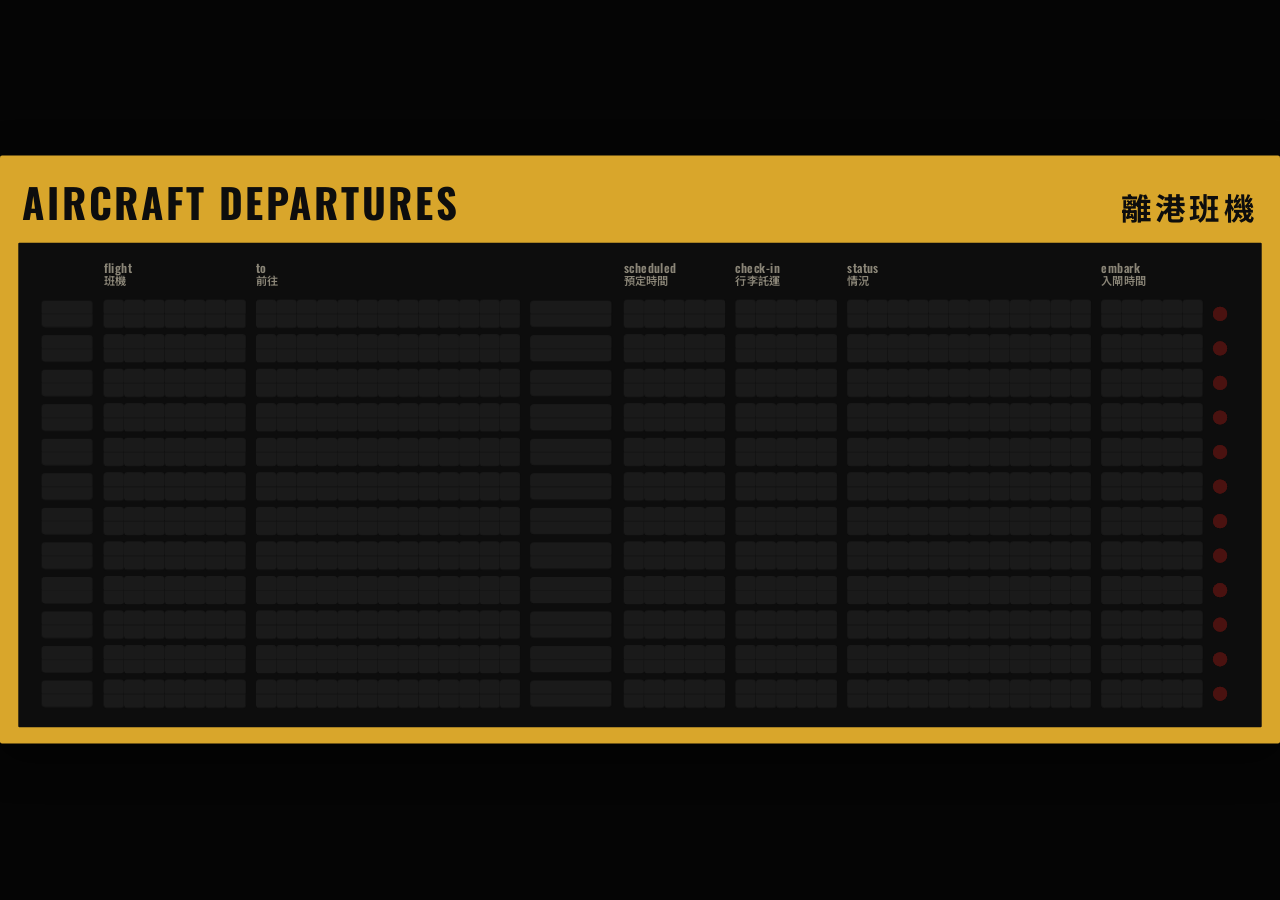
==== public/index.html @ 546366b8 "Recreate the Kai Tak airport split-flap departures board with live HKIA data Cloudflare Worker proxi" ====
<!doctype html>
<html lang="en">
  <head>
    <meta charset="utf-8" />
    <meta name="viewport" content="width=device-width, initial-scale=1" />
    <title>啟德機場離港班機 · Kai Tak Aircraft Departures</title>

    <!-- Fonts: IBM Plex Mono (drum cells), Noto Sans HK (Chinese), Oswald (header). -->
    <link rel="preconnect" href="https://fonts.googleapis.com" />
    <link rel="preconnect" href="https://fonts.gstatic.com" crossorigin />
    <link
      href="https://fonts.googleapis.com/css2?family=IBM+Plex+Mono:wght@600;700&family=Noto+Sans+HK:wght@600;700&family=Oswald:wght@600;700&display=swap"
      rel="stylesheet"
    />

    <link rel="stylesheet" href="board.css" />
  </head>
  <body>
    <div class="stage">
      <div class="frame" id="frame">
        <!-- Bilingual header — printed in black on the yellow frame, as on the
             real Kai Tak board (see reference photos). -->
        <div class="header">
          <div class="title-en">Aircraft Departures</div>
          <div class="title-zh">離港班機</div>
        </div>

        <div class="board kaitak">
          <!-- Bilingual column labels (aligned to the same grid as the rows). -->
          <div class="klabels">
            <div class="klabel" style="grid-column: 2">
              <span class="en">flight</span><span class="zh">班機</span>
            </div>
            <div class="klabel" style="grid-column: 3 / span 2">
              <span class="en">to</span><span class="zh">前往</span>
            </div>
            <div class="klabel" style="grid-column: 5">
              <span class="en">scheduled</span><span class="zh">預定時間</span>
            </div>
            <div class="klabel" style="grid-column: 6">
              <span class="en">check-in</span><span class="zh">行李託運</span>
            </div>
            <div class="klabel" style="grid-column: 7">
              <span class="en">status</span><span class="zh">情況</span>
            </div>
            <div class="klabel" style="grid-column: 8">
              <span class="en">embark</span><span class="zh">入閘時間</span>
            </div>
          </div>

          <!-- Flight rows are injected here by board.js. -->
          <div id="rows" class="rows"></div>

          <!-- Subtle stale-data indicator; shown only while .board has
               .is-stale (toggled by data.js when the worker serves a cached
               copy because the HKIA upstream was unreachable). -->
          <div class="stale-indicator" aria-hidden="true">· stale ·</div>
        </div>
      </div>
    </div>

    <script src="flap.js"></script>
    <script src="board.js"></script>
    <script src="data.js"></script>
  </body>
</html>
---- public/board.css ----
/*
 * board.css — Kai Tak "AIRCRAFT DEPARTURES" split-flap board skin.
 * Palette + layout derived from the reference photos and Paper mockup.
 * No build step; pairs with flap.js (cell engine) and board.js (rendering).
 */

:root {
  /* Palette */
  --frame-yellow: #D9A62B;
  --board-black: #0D0D0D;
  --flap-face: #1A1A1A;
  --flap-text: #F5F3EC;
  --label-muted: #8A8577;
  --lamp-red: #E8261C;
  --lamp-dim: #4A1210;

  /* Cell geometry — drum cells are fixed-width so groups align into columns. */
  --cw: 20px;   /* drum cell width  (must match CELL.w in board.js) */
  --ch: 28px;   /* drum cell height */
  --col-gap: 10px;

  /* Column widths = (slot count × cell width), matching the slot counts in board.js */
  --col-airline: 52px;
  --col-flight:  calc(7 * var(--cw));   /* 140 */
  --col-destEN:  calc(13 * var(--cw));  /* 260 */
  --col-destZH:  82px;
  --col-sched:   calc(5 * var(--cw));   /* 100 */
  --col-checkin: calc(5 * var(--cw));   /* 100 */
  --col-status:  calc(12 * var(--cw));  /* 240 */
  --col-embark:  calc(5 * var(--cw));   /* 100 */
  --col-lamp:    26px;
}

* { box-sizing: border-box; }

html, body {
  margin: 0;
  height: 100%;
  overflow: hidden;                 /* board is scaled to fit; never scroll */
  background: #050505;
}

.stage {
  width: 100vw;
  height: 100vh;
  display: flex;
  align-items: center;
  justify-content: center;
  overflow: hidden;
}

/* Outer amber frame. Scaled as a whole by board.js (transform: scale).
 * The real board's yellow frame has near-square corners, so keep the radius
 * tiny — just enough to avoid a harsh pixel edge. */
.frame {
  background: var(--frame-yellow);
  padding: 14px 18px 16px;
  border-radius: 2px;
  box-shadow: 0 12px 40px rgba(0, 0, 0, 0.6);
  transform-origin: center center;
}

.board {
  position: relative;                /* anchors the stale indicator */
  background: var(--board-black);
  padding: 18px 22px;
  border-radius: 1px;
}

/* ---- Header (black text on the yellow frame, per the photos) ----------- */
.header {
  display: flex;
  align-items: baseline;
  justify-content: space-between;
  gap: 24px;
  padding: 2px 4px 10px;
}
.title-en {
  font-family: 'Oswald', 'Arial Narrow', 'Helvetica Neue', Arial, sans-serif;
  font-weight: 700;
  font-size: 40px;
  letter-spacing: 0.06em;
  color: var(--board-black);
  text-transform: uppercase;
}
.title-zh {
  font-family: 'Noto Sans HK', sans-serif;
  font-weight: 700;
  font-size: 30px;
  letter-spacing: 0.12em;
  color: var(--board-black);
}

/* ---- Shared grid (column labels + every flight row) -------------------- */
.klabels,
.krow {
  display: grid;
  grid-template-columns:
    var(--col-airline) var(--col-flight) var(--col-destEN) var(--col-destZH)
    var(--col-sched) var(--col-checkin) var(--col-status) var(--col-embark)
    var(--col-lamp);
  column-gap: var(--col-gap);
  align-items: center;
}

/* Bilingual column labels: small, muted, uppercase English over Chinese. */
.klabels {
  margin-bottom: 8px;
  padding-bottom: 4px;
}
.klabel {
  display: flex;
  flex-direction: column;
  line-height: 1.1;
  color: var(--label-muted);
}
.klabel .en {
  font-family: 'Oswald', 'Helvetica Neue', Arial, sans-serif;
  font-weight: 600;
  font-size: 12px;
  letter-spacing: 0.03em;
  /* Kai Tak's column captions are lowercase ("flight", "to", "scheduled"…),
     so no uppercase transform here. */
}
.klabel .zh {
  font-family: 'Noto Sans HK', sans-serif;
  font-weight: 600;
  font-size: 11px;
}

/* ---- Flight rows ------------------------------------------------------- */
.rows { display: flex; flex-direction: column; gap: 4px; }
.krow { padding: 1px 0; }

/* Each grid cell hosts flap cells laid out with no inter-cell whitespace. */
.kcell { display: flex; align-items: center; font-size: 0; }
.kcell.airline { justify-content: center; }
.kcell.lamp    { justify-content: flex-end; }

/* ---- Flap cell theming (override flap.js defaults) --------------------- *
 * The two-class selectors below (.kaitak .flap-cell) out-specify flap.js's
 * single-class rules regardless of stylesheet order.                        */
.kaitak .flap-cell {
  background: var(--board-black);
  color: var(--flap-text);
  font-family: 'IBM Plex Mono', monospace;
  font-weight: 700;
}
.kaitak .flap-face { background: var(--flap-face); }

/* Airline card: brand-coloured background, colour set per row via CSS vars. */
.kaitak .airline .flap-cell,
.kaitak .airline .flap-face {
  background: var(--air-bg, var(--flap-face));
}
.kaitak .airline .flap-cell { color: var(--air-fg, var(--flap-text)); }

/* Chinese destination card uses the Hong Kong sans face. */
.kaitak .destzh .flap-cell {
  font-family: 'Noto Sans HK', sans-serif;
  font-weight: 700;
}

/* ---- Boarding lamp ----------------------------------------------------- */
.lamp {
  width: 14px;
  height: 14px;
  border-radius: 50%;
  background: var(--lamp-dim);
  transition: background 120ms ease, box-shadow 120ms ease;
}
.lamp.lit {
  background: var(--lamp-red);
  box-shadow: 0 0 8px 2px rgba(232, 38, 28, 0.8);
}

/* ---- Stale-data indicator ---------------------------------------------- *
 * Tiny, dim label tucked into the board's bottom-right corner. Hidden until
 * data.js adds .is-stale to .board (worker served a cached copy). Kept
 * deliberately quiet so it never fights the vintage board aesthetic. */
.stale-indicator {
  position: absolute;
  right: 10px;
  bottom: 5px;
  font-family: 'IBM Plex Mono', monospace;
  font-size: 10px;
  letter-spacing: 0.18em;
  color: #514d43;
  opacity: 0;
  transition: opacity 240ms ease;
  pointer-events: none;
}
.board.is-stale .stale-indicator { opacity: 0.75; }
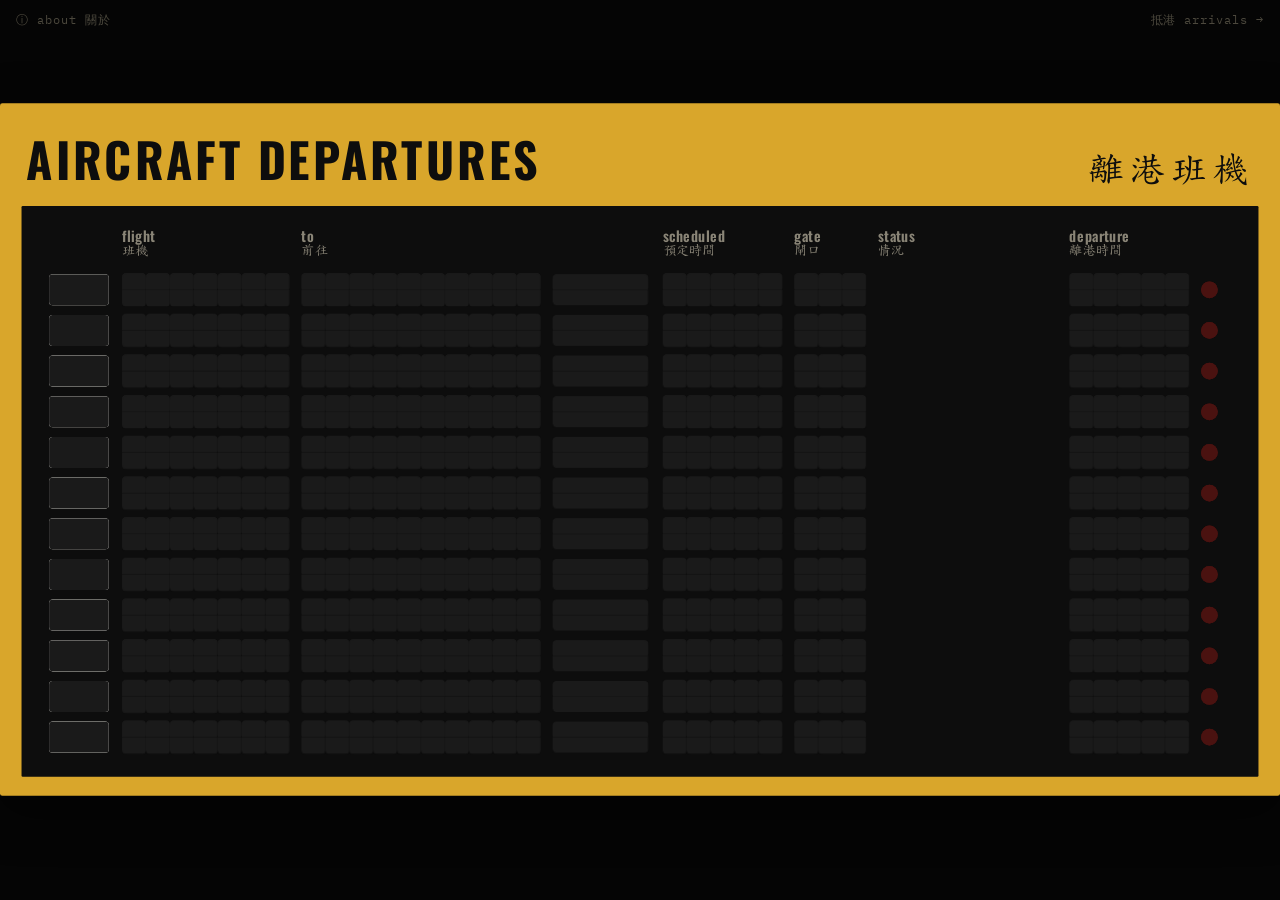
==== commit 9b9ac21f: "Remodel boards to reference photo; add logos, kaiti font, about page Match the vintage Kai Tak layou" ====
--- a/public/index.html
+++ b/public/index.html
@@ -5,17 +5,19 @@
     <meta name="viewport" content="width=device-width, initial-scale=1" />
     <title>啟德機場離港班機 · Kai Tak Aircraft Departures</title>
 
-    <!-- Fonts: IBM Plex Mono (drum cells), Noto Sans HK (Chinese), Oswald (header). -->
+    <!-- Fonts: IBM Plex Mono (drum cells), Free HK Kai (self-hosted kaiti, board.css @font-face), Oswald (header). -->
     <link rel="preconnect" href="https://fonts.googleapis.com" />
     <link rel="preconnect" href="https://fonts.gstatic.com" crossorigin />
     <link
-      href="https://fonts.googleapis.com/css2?family=IBM+Plex+Mono:wght@600;700&family=Noto+Sans+HK:wght@600;700&family=Oswald:wght@600;700&display=swap"
+      href="https://fonts.googleapis.com/css2?family=IBM+Plex+Mono:wght@600;700&family=Oswald:wght@600;700&display=swap"
       rel="stylesheet"
     />
 
     <link rel="stylesheet" href="board.css" />
   </head>
   <body>
+    <a class="page-nav left" href="about.html">&#9432; about 關於</a>
+    <a class="page-nav" href="arrivals.html">抵港 arrivals &rarr;</a>
     <div class="stage">
       <div class="frame" id="frame">
         <!-- Bilingual header — printed in black on the yellow frame, as on the
@@ -38,13 +40,13 @@
               <span class="en">scheduled</span><span class="zh">預定時間</span>
             </div>
             <div class="klabel" style="grid-column: 6">
-              <span class="en">check-in</span><span class="zh">行李託運</span>
+              <span class="en">gate</span><span class="zh">閘口</span>
             </div>
             <div class="klabel" style="grid-column: 7">
               <span class="en">status</span><span class="zh">情況</span>
             </div>
             <div class="klabel" style="grid-column: 8">
-              <span class="en">embark</span><span class="zh">入閘時間</span>
+              <span class="en">departure</span><span class="zh">離港時間</span>
             </div>
           </div>
 
@@ -62,5 +64,13 @@
     <script src="flap.js"></script>
     <script src="board.js"></script>
     <script src="data.js"></script>
+    <!-- Space / arrow keys / A / D flip between the departures and arrivals boards. -->
+    <script>
+      addEventListener('keydown', function (e) {
+        if ([' ', 'ArrowLeft', 'ArrowRight', 'a', 'd'].indexOf(e.key) >= 0) {
+          location.href = 'arrivals.html';
+        }
+      });
+    </script>
   </body>
 </html>
--- a/public/board.css
+++ b/public/board.css
@@ -3,6 +3,18 @@
  * Palette + layout derived from the reference photos and Paper mockup.
  * No build step; pairs with flap.js (cell engine) and board.js (rendering).
  */
+
+/* Free HK Kai (自由香港楷書, freehkfonts.opensource.hk) — subset to the
+ * board's characters by scripts/subset-kai-font.sh. The weight range spans
+ * everything so the browser never synthesizes a faux bold over the brush
+ * strokes; rare place-name glyphs missing from the font (峇峴汶) fall back
+ * to the system kaiti faces listed after it. */
+@font-face {
+  font-family: 'Free HK Kai';
+  src: url('fonts/FreeHKKai-subset.woff2') format('woff2');
+  font-weight: 100 900;
+  font-display: swap;
+}
 
 :root {
   /* Palette */
@@ -13,6 +25,7 @@
   --label-muted: #8A8577;
   --lamp-red: #E8261C;
   --lamp-dim: #4A1210;
+  --status-red: #FF5040; /* status column flips, per the reference photos */
 
   /* Cell geometry — drum cells are fixed-width so groups align into columns. */
   --cw: 20px;   /* drum cell width  (must match CELL.w in board.js) */
@@ -22,12 +35,12 @@
   /* Column widths = (slot count × cell width), matching the slot counts in board.js */
   --col-airline: 52px;
   --col-flight:  calc(7 * var(--cw));   /* 140 */
-  --col-destEN:  calc(13 * var(--cw));  /* 260 */
+  --col-destEN:  calc(10 * var(--cw));  /* 200 */
   --col-destZH:  82px;
   --col-sched:   calc(5 * var(--cw));   /* 100 */
-  --col-checkin: calc(5 * var(--cw));   /* 100 */
-  --col-status:  calc(12 * var(--cw));  /* 240 */
-  --col-embark:  calc(5 * var(--cw));   /* 100 */
+  --col-gate:    calc(3 * var(--cw));   /* 60 */
+  --col-status:  150px;
+  --col-departure: calc(5 * var(--cw)); /* 100 */
   --col-lamp:    26px;
 }
 
@@ -84,7 +97,7 @@
   text-transform: uppercase;
 }
 .title-zh {
-  font-family: 'Noto Sans HK', sans-serif;
+  font-family: 'Free HK Kai', 'Kaiti TC', 'STKaiti', 'BiauKai', 'DFKai-SB', serif;
   font-weight: 700;
   font-size: 30px;
   letter-spacing: 0.12em;
@@ -97,7 +110,7 @@
   display: grid;
   grid-template-columns:
     var(--col-airline) var(--col-flight) var(--col-destEN) var(--col-destZH)
-    var(--col-sched) var(--col-checkin) var(--col-status) var(--col-embark)
+    var(--col-sched) var(--col-gate) var(--col-status) var(--col-departure)
     var(--col-lamp);
   column-gap: var(--col-gap);
   align-items: center;
@@ -123,7 +136,7 @@
      so no uppercase transform here. */
 }
 .klabel .zh {
-  font-family: 'Noto Sans HK', sans-serif;
+  font-family: 'Free HK Kai', 'Kaiti TC', 'STKaiti', 'BiauKai', 'DFKai-SB', serif;
   font-weight: 600;
   font-size: 11px;
 }
@@ -148,18 +161,58 @@
 }
 .kaitak .flap-face { background: var(--flap-face); }
 
-/* Airline card: brand-coloured background, colour set per row via CSS vars. */
-.kaitak .airline .flap-cell,
-.kaitak .airline .flap-face {
+/* Airline logo card: the carrier's real logo (flap.js's createLogoCell fetches
+ * it from the Aviasales logo CDN by IATA code) sits on a light "sticker". When
+ * the logo can't load, a brand-coloured 2-letter chip shows through instead —
+ * colours are set per row via --air-bg / --air-fg. */
+.kaitak .airline .logo-card {
+  position: relative;
+  width: var(--fw, 50px);
+  height: var(--fh, 26px);
+  border-radius: 3px;
+  overflow: hidden;
+  background: var(--flap-text); /* cream sticker behind the logo */
+}
+.kaitak .airline .logo-img {
+  display: block;
+  width: 100%;
+  height: 100%;
+  object-fit: contain;
+  padding: 2px;
+  box-sizing: border-box;
+}
+/* Fallback chip: fills the card with the brand colour + 2-letter code. Hidden
+ * until the logo fails to load (.no-logo), which also hides the image. */
+.kaitak .airline .logo-code {
+  position: absolute;
+  inset: 0;
+  display: none;
+  align-items: center;
+  justify-content: center;
+  font-family: 'IBM Plex Mono', monospace;
+  font-weight: 700;
+  font-size: 16px;
   background: var(--air-bg, var(--flap-face));
-}
-.kaitak .airline .flap-cell { color: var(--air-fg, var(--flap-text)); }
-
-/* Chinese destination card uses the Hong Kong sans face. */
+  color: var(--air-fg, var(--flap-text));
+}
+.kaitak .airline .logo-card.no-logo .logo-img { display: none; }
+.kaitak .airline .logo-card.no-logo .logo-code { display: flex; }
+
+/* Chinese destination card uses the kaiti (楷體) brush face. */
 .kaitak .destzh .flap-cell {
-  font-family: 'Noto Sans HK', sans-serif;
-  font-weight: 700;
-}
+  font-family: 'Free HK Kai', 'Kaiti TC', 'STKaiti', 'BiauKai', 'DFKai-SB', serif;
+  font-weight: 700;
+}
+
+/* Revised/actual time drums flip in warm signal red — on the real board the
+ * departure / arrival time column reads in red characters. */
+.kaitak .departure .flap-cell,
+.kaitak .arrtime .flap-cell { color: var(--status-red); }
+
+/* Status: small backlit bilingual text (not flaps), per the reference photo. */
+.kcell.status { display: flex; flex-direction: column; justify-content: center; line-height: 1.15; font-size: 0; }
+.kcell.status .st-en { font-family: 'Oswald', 'Helvetica Neue', Arial, sans-serif; font-weight: 600; font-size: 13px; letter-spacing: 0.06em; color: #E9E4D4; }
+.kcell.status .st-zh { font-family: 'Free HK Kai', 'Kaiti TC', 'STKaiti', 'BiauKai', 'DFKai-SB', serif; font-weight: 600; font-size: 12px; color: #E9E4D4; }
 
 /* ---- Boarding lamp ----------------------------------------------------- */
 .lamp {
@@ -191,3 +244,27 @@
   pointer-events: none;
 }
 .board.is-stale .stale-indicator { opacity: 0.75; }
+
+/* ---- Cross-page nav link (departures <-> arrivals) --------------------- *
+ * Small, muted link fixed in the top-right of the near-black stage, outside
+ * the scaled yellow frame so it never distorts with the board. Deliberately
+ * quiet so it doesn't fight the vintage look. Shared by both pages. */
+.page-nav {
+  position: fixed;
+  top: 12px;
+  right: 16px;
+  z-index: 10;
+  font-family: 'IBM Plex Mono', monospace;
+  font-size: 12px;
+  letter-spacing: 0.08em;
+  color: #6b6656;
+  text-decoration: none;
+  opacity: 0.7;
+  transition: opacity 200ms ease, color 200ms ease;
+}
+.page-nav:hover,
+.page-nav:focus { opacity: 1; color: var(--frame-yellow); }
+
+/* Second nav link, tucked into the opposite (top-left) corner so it never
+ * collides with the departures/arrivals link. Used for the "about" page. */
+.page-nav.left { right: auto; left: 16px; }
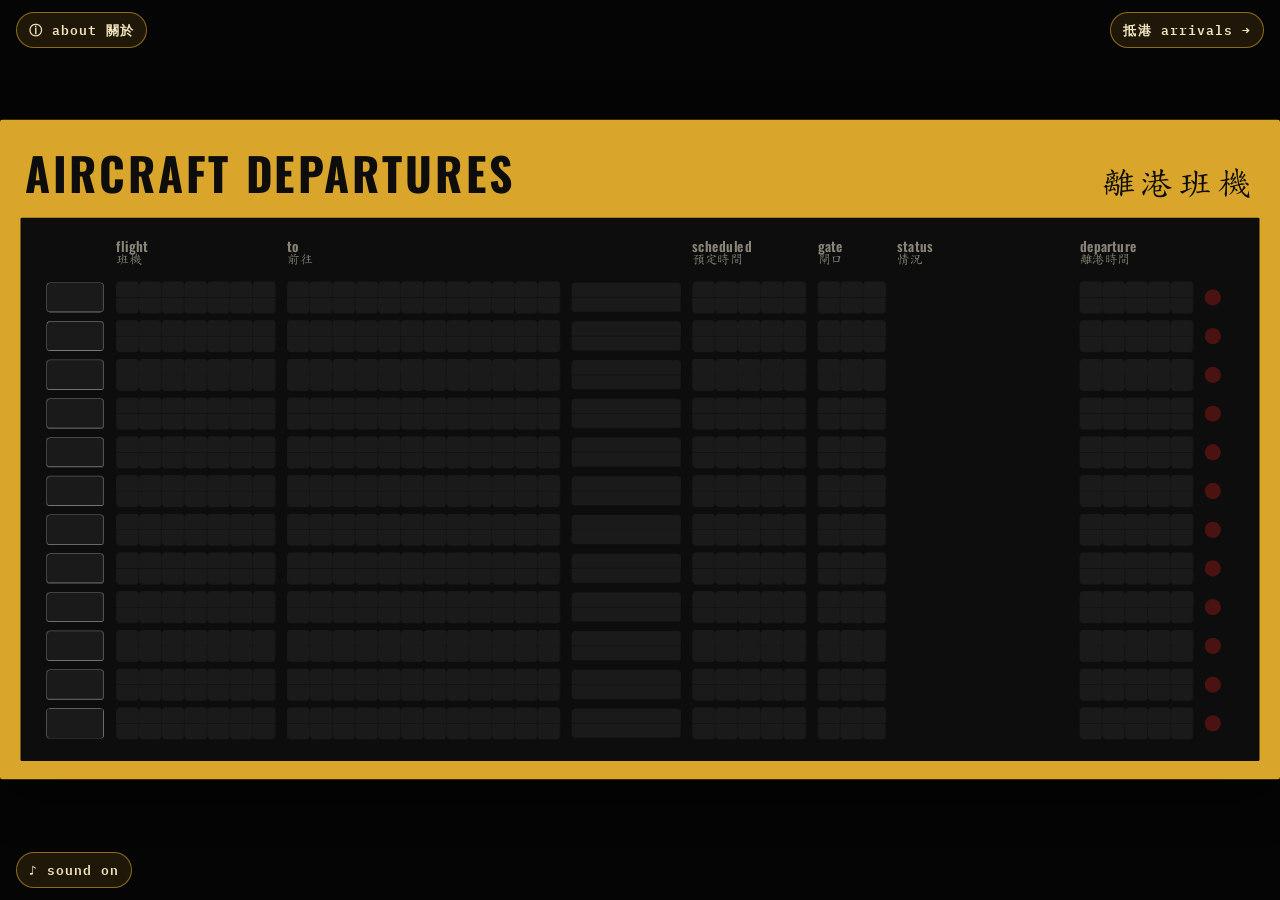
==== commit 9a3fec2e: "Swap kaiti font for fuller-coverage TW-Kai; fix delayed-flight sort order Free HK Kai's 4700-char su" ====
--- a/public/index.html
+++ b/public/index.html
@@ -5,7 +5,7 @@
     <meta name="viewport" content="width=device-width, initial-scale=1" />
     <title>啟德機場離港班機 · Kai Tak Aircraft Departures</title>
 
-    <!-- Fonts: IBM Plex Mono (drum cells), Free HK Kai (self-hosted kaiti, board.css @font-face), Oswald (header). -->
+    <!-- Fonts: IBM Plex Mono (drum cells), TW-Kai (self-hosted kaiti, board.css @font-face), Oswald (header). -->
     <link rel="preconnect" href="https://fonts.googleapis.com" />
     <link rel="preconnect" href="https://fonts.gstatic.com" crossorigin />
     <link
--- a/public/board.css
+++ b/public/board.css
@@ -4,14 +4,16 @@
  * No build step; pairs with flap.js (cell engine) and board.js (rendering).
  */
 
-/* Free HK Kai (自由香港楷書, freehkfonts.opensource.hk) — subset to the
- * board's characters by scripts/subset-kai-font.sh. The weight range spans
- * everything so the browser never synthesizes a faux bold over the brush
- * strokes; rare place-name glyphs missing from the font (峇峴汶) fall back
- * to the system kaiti faces listed after it. */
+/* TW-Kai (教育部全字庫正楷體, data.gov.tw dataset 5961) — subset to the
+ * board's characters by scripts/subset-kai-font.sh. Covers the full BMP
+ * (~39,200 CJK chars) so no place-name glyph needs a system-font fallback;
+ * the fallback faces after it are only a safety net for chars added to
+ * destinations.json before the subset is re-run. The weight range spans
+ * everything so the browser never synthesizes a faux bold over the single
+ * brush-stroke weight this font actually has. */
 @font-face {
-  font-family: 'Free HK Kai';
-  src: url('fonts/FreeHKKai-subset.woff2') format('woff2');
+  font-family: 'TW-Kai';
+  src: url('fonts/TWKai-subset.woff2') format('woff2');
   font-weight: 100 900;
   font-display: swap;
 }
@@ -35,8 +37,8 @@
   /* Column widths = (slot count × cell width), matching the slot counts in board.js */
   --col-airline: 52px;
   --col-flight:  calc(7 * var(--cw));   /* 140 */
-  --col-destEN:  calc(10 * var(--cw));  /* 200 */
-  --col-destZH:  82px;
+  --col-destEN:  calc(12 * var(--cw));  /* 240 */
+  --col-destZH:  96px;
   --col-sched:   calc(5 * var(--cw));   /* 100 */
   --col-gate:    calc(3 * var(--cw));   /* 60 */
   --col-status:  150px;
@@ -97,7 +99,7 @@
   text-transform: uppercase;
 }
 .title-zh {
-  font-family: 'Free HK Kai', 'Kaiti TC', 'STKaiti', 'BiauKai', 'DFKai-SB', serif;
+  font-family: 'TW-Kai', 'Kaiti TC', 'STKaiti', 'BiauKai', 'DFKai-SB', serif;
   font-weight: 700;
   font-size: 30px;
   letter-spacing: 0.12em;
@@ -136,7 +138,7 @@
      so no uppercase transform here. */
 }
 .klabel .zh {
-  font-family: 'Free HK Kai', 'Kaiti TC', 'STKaiti', 'BiauKai', 'DFKai-SB', serif;
+  font-family: 'TW-Kai', 'Kaiti TC', 'STKaiti', 'BiauKai', 'DFKai-SB', serif;
   font-weight: 600;
   font-size: 11px;
 }
@@ -164,7 +166,8 @@
 /* Airline logo card: the carrier's real logo (flap.js's createLogoCell fetches
  * it from the Aviasales logo CDN by IATA code) sits on a light "sticker". When
  * the logo can't load, a brand-coloured 2-letter chip shows through instead —
- * colours are set per row via --air-bg / --air-fg. */
+ * colours are set per row via --air-bg / --air-fg. On carrier change the inner
+ * fold panel flips like the drum cells (see .logo-flip). */
 .kaitak .airline .logo-card {
   position: relative;
   width: var(--fw, 50px);
@@ -172,6 +175,21 @@
   border-radius: 3px;
   overflow: hidden;
   background: var(--flap-text); /* cream sticker behind the logo */
+  perspective: 220px;           /* depth for the fold */
+}
+/* Fold panel: the whole sticker face folds up/away on change, then the new
+ * face folds down into place — a single-leaf split-flap for the logo. */
+.kaitak .airline .logo-flip {
+  position: relative;
+  width: 100%;
+  height: 100%;
+  transform-origin: 50% 50%;
+  backface-visibility: hidden;
+  transition: transform 130ms ease-in;
+}
+.kaitak .airline .logo-card.is-flipping .logo-flip { transform: rotateX(-90deg); }
+@media (prefers-reduced-motion: reduce) {
+  .kaitak .airline .logo-flip { transition: none; }
 }
 .kaitak .airline .logo-img {
   display: block;
@@ -200,7 +218,7 @@
 
 /* Chinese destination card uses the kaiti (楷體) brush face. */
 .kaitak .destzh .flap-cell {
-  font-family: 'Free HK Kai', 'Kaiti TC', 'STKaiti', 'BiauKai', 'DFKai-SB', serif;
+  font-family: 'TW-Kai', 'Kaiti TC', 'STKaiti', 'BiauKai', 'DFKai-SB', serif;
   font-weight: 700;
 }
 
@@ -212,7 +230,7 @@
 /* Status: small backlit bilingual text (not flaps), per the reference photo. */
 .kcell.status { display: flex; flex-direction: column; justify-content: center; line-height: 1.15; font-size: 0; }
 .kcell.status .st-en { font-family: 'Oswald', 'Helvetica Neue', Arial, sans-serif; font-weight: 600; font-size: 13px; letter-spacing: 0.06em; color: #E9E4D4; }
-.kcell.status .st-zh { font-family: 'Free HK Kai', 'Kaiti TC', 'STKaiti', 'BiauKai', 'DFKai-SB', serif; font-weight: 600; font-size: 12px; color: #E9E4D4; }
+.kcell.status .st-zh { font-family: 'TW-Kai', 'Kaiti TC', 'STKaiti', 'BiauKai', 'DFKai-SB', serif; font-weight: 600; font-size: 12px; color: #E9E4D4; }
 
 /* ---- Boarding lamp ----------------------------------------------------- */
 .lamp {
@@ -245,26 +263,39 @@
 }
 .board.is-stale .stale-indicator { opacity: 0.75; }
 
-/* ---- Cross-page nav link (departures <-> arrivals) --------------------- *
- * Small, muted link fixed in the top-right of the near-black stage, outside
- * the scaled yellow frame so it never distorts with the board. Deliberately
- * quiet so it doesn't fight the vintage look. Shared by both pages. */
+/* ---- HUD controls (page-switch links + sound toggle) ------------------- *
+ * Fixed to the corners of the near-black stage, outside the scaled yellow
+ * frame so they never distort with the board. Styled as small amber pills so
+ * they're clearly legible against the dark stage while still reading as part
+ * of the vintage board. `.page-nav` is the shared base; positional modifiers
+ * place each control in its own corner:
+ *   (default)  top-right  — departures <-> arrivals switch
+ *   .left      top-left   — about link
+ *   .mute      bottom-left — flip-sound toggle (button, injected by flap.js) */
 .page-nav {
   position: fixed;
   top: 12px;
   right: 16px;
   z-index: 10;
   font-family: 'IBM Plex Mono', monospace;
-  font-size: 12px;
+  font-size: 13px;
+  font-weight: 600;
   letter-spacing: 0.08em;
-  color: #6b6656;
+  color: #F3E4BE;
   text-decoration: none;
-  opacity: 0.7;
-  transition: opacity 200ms ease, color 200ms ease;
+  padding: 6px 12px;
+  border: 1px solid rgba(217, 166, 43, 0.6);
+  border-radius: 999px;
+  background: rgba(217, 166, 43, 0.12);
+  cursor: pointer;
+  transition: background 160ms ease, color 160ms ease, border-color 160ms ease;
 }
 .page-nav:hover,
-.page-nav:focus { opacity: 1; color: var(--frame-yellow); }
-
-/* Second nav link, tucked into the opposite (top-left) corner so it never
- * collides with the departures/arrivals link. Used for the "about" page. */
+.page-nav:focus {
+  color: var(--board-black);
+  background: var(--frame-yellow);
+  border-color: var(--frame-yellow);
+  outline: none;
+}
 .page-nav.left { right: auto; left: 16px; }
+.page-nav.mute { right: auto; left: 16px; top: auto; bottom: 12px; }
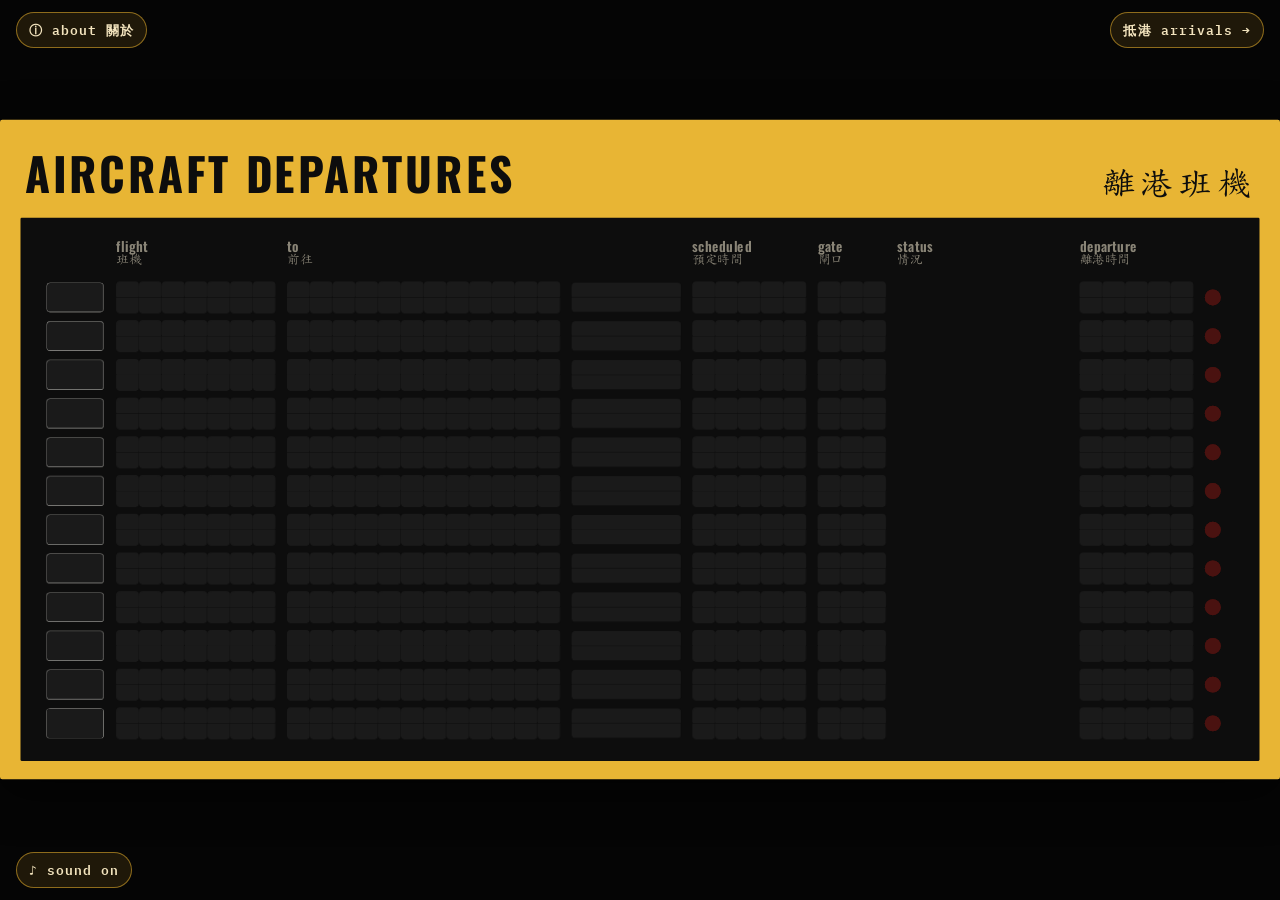
==== commit c08fced7: "Fix mobile dark-mode colour inversion: declare color-scheme dark The board is a fixed dark design bu" ====
--- a/public/index.html
+++ b/public/index.html
@@ -3,6 +3,7 @@
   <head>
     <meta charset="utf-8" />
     <meta name="viewport" content="width=device-width, initial-scale=1" />
+    <meta name="color-scheme" content="dark" />
     <title>啟德機場離港班機 · Kai Tak Aircraft Departures</title>
 
     <!-- Fonts: IBM Plex Mono (drum cells), TW-Kai (self-hosted kaiti, board.css @font-face), Oswald (header). -->
--- a/public/board.css
+++ b/public/board.css
@@ -19,8 +19,9 @@
 }
 
 :root {
+  color-scheme: dark; /* board is a fixed dark design — stop mobile auto-dark from re-tinting it */
   /* Palette */
-  --frame-yellow: #D9A62B;
+  --frame-yellow: #E8B534;
   --board-black: #0D0D0D;
   --flap-face: #1A1A1A;
   --flap-text: #F5F3EC;
@@ -220,6 +221,20 @@
 .kaitak .destzh .flap-cell {
   font-family: 'TW-Kai', 'Kaiti TC', 'STKaiti', 'BiauKai', 'DFKai-SB', serif;
   font-weight: 700;
+}
+/* Justify the city name across the column (分散對齊), like the reference
+ * board: a 2-char name reads 上 … 海 spread to the edges, not centred.
+ * text-align-last drives the single (last) line; text-justify:inter-character
+ * is essential for CJK — the default `auto` only stretches at spaces, and
+ * Han names have none, so without it the line falls back to left-aligned.
+ * white-space:normal lets justification apply (names always fit, never wrap). */
+.kaitak .destzh .flap-ch {
+  box-sizing: border-box;
+  padding: 0 6px;
+  white-space: normal;
+  text-align: justify;
+  text-align-last: justify;
+  text-justify: inter-character;
 }
 
 /* Revised/actual time drums flip in warm signal red — on the real board the
